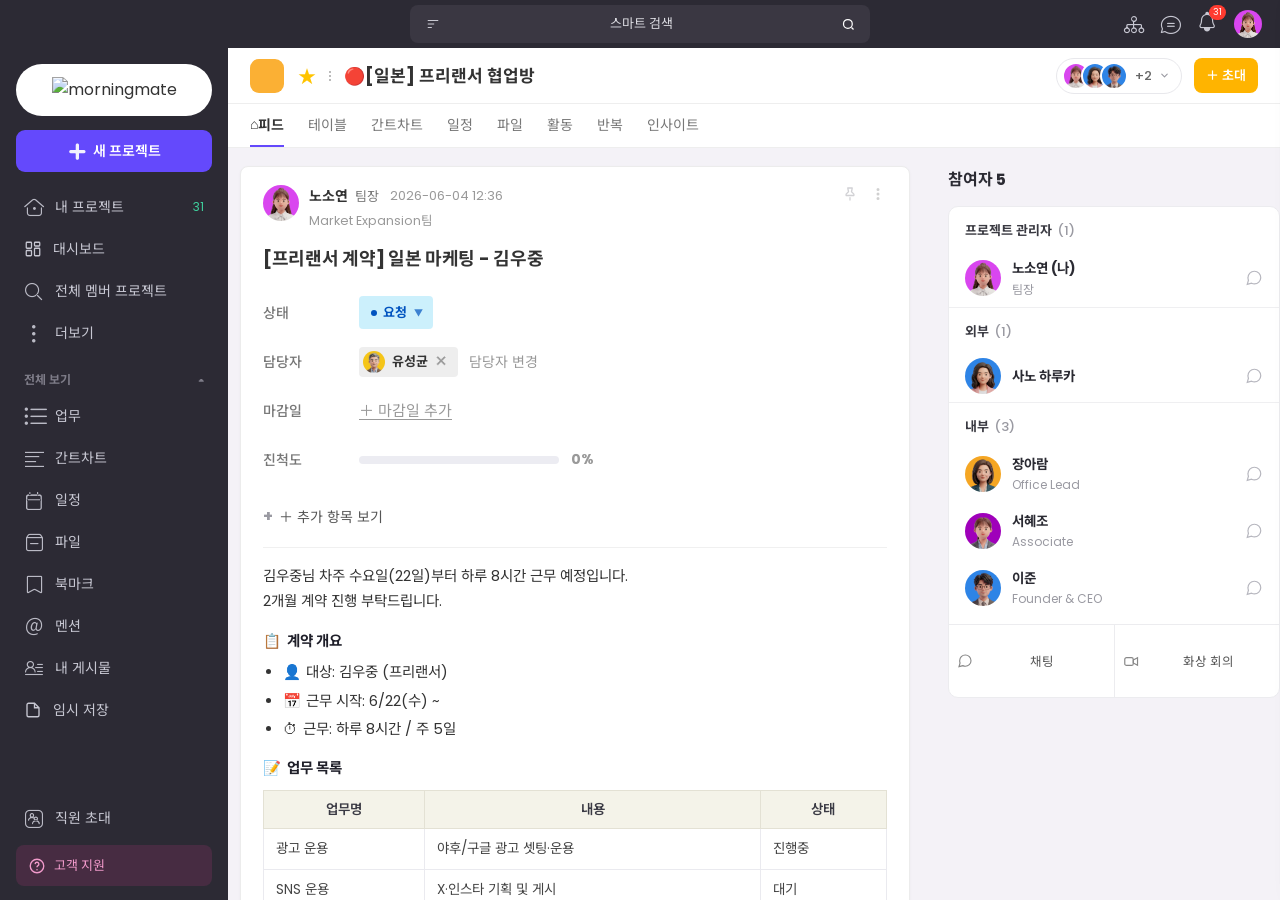
==== app.html @ 9d8f44d8 "공개 랜딩(index.html) + 개발설정 제거" ====
<!DOCTYPE html>
<html lang="ko">
<head>
<meta charset="UTF-8">
<meta http-equiv="Cache-Control" content="no-cache, no-store, must-revalidate">
<meta http-equiv="Pragma" content="no-cache">
<meta http-equiv="Expires" content="0">
<meta name="viewport" content="width=device-width, initial-scale=1, viewport-fit=cover">
<title>morningmate — 통합 데모</title>
<link href="https://fonts.googleapis.com/css2?family=Poppins:wght@400;500;600;700&family=Noto+Sans+KR:wght@400;500;700;900&family=Noto+Sans+JP:wght@400;500;700&display=swap" rel="stylesheet">
<link rel="stylesheet" href="morningmate-icons.css">
<style>
  :root{--mm:#6449FC;--line:#EEE;--tx:#333;--tx2:#777;--tx3:#999;--sun:#F5524A;--sat:#4A90E2;}
  *{box-sizing:border-box;}
  html,body{margin:0;height:100%;font-family:'Poppins','Noto Sans KR','Noto Sans JP',sans-serif;color:var(--tx);background:#fff;-webkit-font-smoothing:antialiased;}
  #m-lang{position:fixed;bottom:16px;right:16px;z-index:100000;display:flex;gap:2px;background:rgba(20,20,26,.72);border-radius:20px;padding:4px;backdrop-filter:blur(4px);box-shadow:0 3px 12px rgba(0,0,0,.28);}
  #m-lang .lg{font-size:11px;font-weight:700;color:#cfcfd6;padding:4px 9px;border-radius:16px;cursor:pointer;letter-spacing:.3px;}
  #m-lang .lg.on{background:#fff;color:#222;}
  .app{display:flex;flex-direction:column;height:100vh;overflow:hidden;}
  .body{flex:1;min-height:0;display:flex;overflow:hidden;}
  .side-logo{display:flex;align-items:center;justify-content:center;background:#fff;border-radius:26px;height:52px;margin:4px 12px 12px;}
  .side-logo img.lg{height:26px;width:auto;display:block;}
  /* ===== main nav sidebar (.sb) ===== */
  .sb{width:228px;flex-shrink:0;background:#2C2A34;display:flex;flex-direction:column;padding:14px 12px;overflow:auto;}
  .sb-logo{display:flex;align-items:center;justify-content:center;background:#fff;border-radius:26px;height:52px;margin:2px 4px 14px;}
  .sb-new{display:flex;align-items:center;justify-content:center;gap:7px;background:var(--mm);color:#fff;font-weight:600;font-size:14px;border-radius:9px;height:42px;margin:0 4px 14px;}
  .sb-item{display:flex;align-items:center;gap:11px;padding:10px 12px;border-radius:8px;font-size:14px;color:#C7C7D2;cursor:pointer;}
  .sb-item:hover{background:rgba(255,255,255,.06);}
  .sb-item.on{background:rgba(63,208,158,.14);color:#3FD09E;font-weight:600;position:relative;}
  .sb-item.on::before{content:"";position:absolute;left:-12px;top:7px;bottom:7px;width:4px;border-radius:0 3px 3px 0;background:#3FD09E;}
  .sb-item .badge{margin-left:auto;font-size:12px;color:#3FD09E;}
  .sb-sec{font-size:12px;color:#7E7C88;font-weight:700;padding:16px 12px 6px;display:flex;align-items:center;justify-content:space-between;}
  .sb-proj{display:flex;align-items:center;gap:9px;padding:8px 12px;font-size:13px;color:#B6B6C2;cursor:pointer;white-space:nowrap;overflow:hidden;}
  .sb-proj .sq{width:14px;height:14px;border-radius:4px;flex-shrink:0;} .sb-proj .em{font-size:11px;} .sb-proj .nm{overflow:hidden;text-overflow:ellipsis;}
  .sb-foot{margin-top:auto;padding-top:10px;}
  .sb-foot .cs{display:flex;align-items:center;gap:8px;margin:6px 4px 0;padding:10px 12px;background:rgba(194,56,126,.18);border-radius:8px;font-size:13px;color:#F19ACB;}
  .ic{width:18px;height:18px;flex-shrink:0;} .sb-new .ic{width:17px;height:17px;} .top .ic{width:19px;height:19px;}
  .sb [class^="ico-"]{font-size:19px;line-height:1;flex-shrink:0;width:20px;text-align:center;opacity:.92;}
  .sb-new [class^="ico-"]{font-size:18px;width:18px;}
  .sb-logo img.lg{height:26px;width:auto;display:block;} .side .logo img.lg{height:24px;width:auto;display:block;}
  /* ===== filter sidebar (.side) for calendar/files ===== */
  .side{width:228px;flex-shrink:0;border-right:1px solid #E0E0E0;display:flex;flex-direction:column;overflow:hidden;position:relative;background:#EDEDED;padding-top:10px;}
  .side .logo{display:flex;align-items:center;justify-content:center;gap:8px;height:54px;background:#fff;font-weight:800;font-size:17px;color:#5B2A86;border-bottom:1px solid #E6E6E6;flex-shrink:0;}
  .side .logo .mk{width:24px;height:24px;border-radius:50%;background:conic-gradient(from 210deg,#7A1FA2,#C0257A,#FF6A00,#FFB400,#7A1FA2);transform:rotate(12deg);}
  .collapse{position:absolute;top:12px;right:-14px;width:28px;height:28px;border-radius:50%;background:var(--mm);color:#fff;display:flex;align-items:center;justify-content:center;font-size:13px;box-shadow:0 2px 6px rgba(0,0,0,.2);z-index:5;}
  .fbody{padding:10px 16px;}
  .fsec{padding:8px 0;} .fsec.task{border-bottom:1px solid #DFDFDF;padding-bottom:14px;}
  .fsec .h{display:flex;align-items:center;justify-content:space-between;font-size:14px;font-weight:700;color:#333;padding:8px 2px;}
  .fopt{display:flex;align-items:center;gap:11px;padding:8px 2px;font-size:13.5px;color:#3a3a46;cursor:pointer;}
  .radio{width:18px;height:18px;border-radius:50%;border:1.5px solid #C5C5CE;background:#fff;flex-shrink:0;display:inline-flex;align-items:center;justify-content:center;}
  .fopt.on .radio{border-color:var(--mm);} .fopt.on .radio:after{content:"";width:9px;height:9px;border-radius:50%;background:var(--mm);} .fopt.on{color:var(--mm);}
  .ft-dd{display:flex;align-items:center;gap:8px;background:#fff;border:1px solid #DADADA;border-radius:8px;padding:9px 12px;font-size:13px;color:#333;margin:0 2px;}
  .ft-dd .ico{width:18px;height:18px;border-radius:4px;background:var(--mm);} .ft-dd .sp{margin-left:auto;color:#bbb;}
  .fsec-h{font-size:14px;font-weight:700;color:#333;padding:6px 2px 10px;}
  .proj-h{font-size:14px;font-weight:700;color:#333;padding:14px 18px 6px;}
  #files-projects{flex:1;overflow:auto;padding:0 10px 16px;}
  .f-proj{display:flex;align-items:center;gap:8px;padding:7px 8px;border-radius:7px;font-size:13px;color:#444;cursor:pointer;white-space:nowrap;overflow:hidden;}
  .f-proj:hover{background:#E5E5E5;} .f-proj.on{background:#E3E0FF;}
  .f-proj .sq{width:14px;height:14px;border-radius:4px;flex-shrink:0;} .f-proj .em{font-size:12px;flex-shrink:0;} .f-proj .nm{overflow:hidden;text-overflow:ellipsis;}
  /* ===== shell ===== */
  .main{flex:1;display:flex;flex-direction:column;min-width:0;}
  .top{height:48px;flex-shrink:0;display:flex;align-items:center;gap:14px;padding:0 18px;background:#2C2A34;position:relative;}
  .top .demo{font-size:12px;color:#E8E8EE;border:1px solid #4A4853;border-radius:14px;padding:5px 12px;}
  .search{position:absolute;left:50%;transform:translateX(-50%);width:460px;display:flex;align-items:center;gap:10px;background:#3A3742;border-radius:8px;padding:8px 14px;}
  .search .lz{display:flex;color:#9b9aa4;} .search .txt{flex:1;text-align:center;color:#dcdce2;font-size:13px;} .search .mg{display:flex;color:#dcdce2;}
  .top .right{display:flex;align-items:center;gap:16px;margin-left:auto;color:#C7C7D2;}
  .top .mm-ic{font-size:21px;line-height:1;cursor:pointer;color:#C7C7D2;}
  .top .notice{font-size:12px;color:#E0533D;display:flex;align-items:center;gap:5px;font-weight:600;}
  .badge-n{position:relative;}.badge-n .n{position:absolute;top:-6px;right:-8px;background:#FF3B30;color:#fff;font-size:9px;border-radius:9px;padding:1px 4px;}
  .ava{width:28px;height:28px;border-radius:50%;background:linear-gradient(135deg,#9DC8FF,#C5A3FF);}
  .sub{height:56px;flex-shrink:0;display:flex;align-items:center;gap:10px;padding:0 22px;border-bottom:1px solid var(--line);}
  .sub .pchip{width:34px;height:34px;border-radius:9px;background:#FBB034;flex-shrink:0;margin-right:4px;}
  .sub .star{color:#FFC400;font-size:18px;}.sub .dots{color:#bbb;}.sub .red{color:#FF3B30;}
  .sub h1{font-size:17px;font-weight:700;margin:0;} .sub .ext{font-size:11px;color:#6449FC;border:1px solid #D9D2FF;border-radius:4px;padding:2px 7px;margin-left:4px;}
  .sub .right{margin-left:auto;display:flex;align-items:center;gap:12px;}
  .sub .ppl{display:flex;align-items:center;gap:7px;border:1px solid #E8E8EC;border-radius:22px;padding:3px 11px 3px 5px;}
  .sub .ppl .avas{display:flex;} .sub .ppl .ava{width:28px;height:28px;border:2px solid #fff;margin-left:-9px;border-radius:50%;} .sub .ppl .avas .ava:first-child{margin-left:0;}
  .sub .ppl .more{font-size:13px;color:#666;font-weight:500;} .sub .ppl .dd{display:inline-flex;align-items:center;color:#9a9aa2;}
  .sub .chipbtn{font-size:13px;color:#555;border:1px solid #E2E2E8;border-radius:8px;padding:7px 12px;} .sub .invite{background:#FFB400;color:#fff;font-weight:600;border:none;}
  .tabs{height:44px;flex-shrink:0;display:flex;align-items:center;gap:24px;padding:0 22px;border-bottom:1px solid var(--line);}
  .tab{font-size:14px;color:var(--tx2);height:100%;display:flex;align-items:center;border-bottom:2px solid transparent;cursor:pointer;}
  .tab.on{color:var(--tx);font-weight:700;border-bottom-color:var(--mm);}
  .content{flex:1;min-height:0;display:flex;flex-direction:column;}
  .vsec{display:none;flex:1;min-height:0;} .vsec.on{display:flex;flex-direction:column;}
  .ph-big{flex:1;display:flex;align-items:center;justify-content:center;color:#bbb;font-size:15px;}
  /* feed + participants */
  .feedrow{flex:1;min-height:0;display:flex;justify-content:center;gap:26px;overflow:hidden;background:#F4F2F7;}
  .feedcol{flex:0 1 700px;overflow-y:auto;scrollbar-width:none;} .feedcol::-webkit-scrollbar{display:none;} .feedcol .feed-content{max-width:700px;margin:0 auto;padding:18px 12px;}
  .parts{flex:0 0 332px;background:transparent;overflow-y:auto;scrollbar-width:none;padding:18px 0;} .parts::-webkit-scrollbar{display:none;}
  .parts-h{font-size:16px;font-weight:700;color:#2b2b33;margin-bottom:14px;} .parts-h b{color:#2b2b33;}
  .parts-card{border:1px solid #ECECEF;border-radius:10px;overflow:hidden;background:#fff;}
  .parts-sec{font-size:13px;font-weight:700;color:#3a3a42;padding:13px 16px 8px;} .parts-sec .cnt{color:#9a9aa2;font-weight:500;margin-left:2px;}
  .parts-sec:not(:first-child){border-top:1px solid #EFEFF1;}
  .part{display:flex;align-items:center;gap:11px;padding:8px 16px;}
  .part .pa{width:36px;height:36px;border-radius:50%;flex-shrink:0;background-size:cover;position:relative;} .part .pi{flex:1;min-width:0;}
  .pa-skel{position:absolute;inset:0;border-radius:50%;overflow:hidden;background:linear-gradient(110deg,rgba(255,255,255,0) 28%,rgba(255,255,255,.65) 50%,rgba(255,255,255,0) 72%);background-size:220% 100%;animation:pa-shim .9s linear 2;pointer-events:none;}
  @keyframes pa-shim{from{background-position:200% 0;}to{background-position:-120% 0;}}
  .part .pn{font-size:13.5px;font-weight:700;color:#2b2b33;overflow:hidden;text-overflow:ellipsis;white-space:nowrap;}
  .part .pc{font-size:12px;color:#9a9aa2;margin-top:1px;overflow:hidden;text-overflow:ellipsis;white-space:nowrap;}
  .part .chat{display:flex;align-items:center;color:#b7b7bf;cursor:pointer;flex-shrink:0;}
  .parts-foot{display:flex;border-top:1px solid #ECECEF;margin-top:8px;} .parts-foot span{flex:1;display:flex;align-items:center;justify-content:center;gap:6px;padding:13px 8px;font-size:12.5px;color:#555;border-right:1px solid #ECECEF;cursor:pointer;white-space:nowrap;} .parts-foot span:last-child{border-right:none;} .parts-foot span svg{color:#888;flex-shrink:0;}
  /* gantt */
  .gantt{flex:1;min-height:0;display:flex;flex-direction:column;overflow:hidden;}
  .g-toolbar{display:flex;align-items:center;padding:12px 20px;border-bottom:1px solid #EEE;gap:10px;font-size:13px;flex-shrink:0;}
  .g-tb-l{display:flex;gap:10px;align-items:center;} .g-tb-r{margin-left:auto;display:flex;gap:10px;align-items:center;}
  .g-dd,.g-dd2,.g-tnow{border:1px solid #E2E2E8;border-radius:6px;padding:7px 12px;color:#333;display:inline-flex;align-items:center;gap:6px;}
  .g-tnow{color:#6449FC;border-color:#D9D2FF;background:#F3F0FF;}
  .g-tbtn{display:flex;align-items:center;gap:6px;color:#555;padding:7px 10px;border-radius:6px;} .g-tbtn.act{background:#EFECFF;color:#6449FC;} .g-tbtn .gx{color:#6449FC;}
  .g-hide{color:#888;display:inline-flex;align-items:center;gap:6px;} .g-hide input{accent-color:#6449FC;}
  .g-add{background:#6449FC;color:#fff;font-weight:600;border-radius:6px;padding:8px 14px;display:inline-flex;align-items:center;gap:6px;} .g-gear{color:#888;display:inline-flex;align-items:center;}
  .g-wrap{flex:1;min-height:0;overflow:auto;display:flex;}
  .g-left{position:sticky;left:0;z-index:3;background:#fff;border-right:1.5px solid #9A9AA3;flex-shrink:0;}
  .g-lhead,.g-row{display:grid;grid-template-columns:210px 116px 150px;align-items:center;}
  .g-lhead{height:48px;background:#FAFAFB;border-bottom:1px solid #EEE;color:#888;font-size:12.5px;position:sticky;top:0;z-index:4;}
  .g-lhead>div,.g-row>div{padding:0 10px;overflow:hidden;text-overflow:ellipsis;white-space:nowrap;}
  .g-lhead>div:not(.g-c1),.g-row>div:not(.g-c1){text-align:center;}
  .g-lhead .g-c1{text-align:center;}
  .g-row{height:42px;border-bottom:1px solid #F2F2F4;font-size:14px;} .g-row .g-c1{display:flex;align-items:center;gap:8px;padding-left:16px;}
  .g-row.done .nm,.g-row.done .g-c4,.g-row.done .g-c5,.g-row.done .g-c8{color:#bcbcc2;} .g-c4,.g-c5{color:#888;font-size:13px;} .g-c8{color:#555;font-size:13px;}
  .g-row .g-assignee{display:flex;align-items:center;justify-content:center;gap:6px;color:#555;font-size:12.5px;}
  .g-amini{width:20px;height:20px;border-radius:50%;background:linear-gradient(135deg,#9DC8FF,#C5A3FF);flex-shrink:0;} .g-anm{overflow:hidden;text-overflow:ellipsis;white-space:nowrap;} .g-amore{color:#999;font-size:12px;flex-shrink:0;}
  .g-prog{display:flex;align-items:center;justify-content:center;gap:6px;} .g-trk{width:44px;height:6px;background:#EDEDED;border-radius:6px;overflow:hidden;flex-shrink:0;} .g-fil{height:100%;border-radius:6px;} .g-pct{font-size:11px;color:#999;}
  .g-c7{display:flex;align-items:center;justify-content:center;} .g-dcon{width:17px;height:17px;border-radius:50%;background:#5B6CF0;display:inline-flex;align-items:center;justify-content:center;}
  .g-tg{width:16px;height:16px;border-radius:4px;display:inline-flex;align-items:center;justify-content:center;font-size:11px;flex-shrink:0;color:#9a9aa2;} .g-tg.plus{background:#3A3A3A;color:#fff;}
  .g-dot{width:5px;height:5px;border-radius:50%;background:#D8D8DE;flex-shrink:0;margin:0 5px;} .g-row .cnt{color:#bbb;}
  .g-badge{display:inline-flex;align-items:center;justify-content:center;gap:5px;font-size:12px;border-radius:5px;padding:6px 6px;white-space:nowrap;width:96px;} .g-badge .d{width:6px;height:6px;border-radius:50%;flex-shrink:0;}
  .g-right{flex:1;} .g-rinner{position:relative;}
  .g-rhead{position:sticky;top:0;z-index:2;background:#fff;}
  .g-months{display:flex;height:24px;border-bottom:1px solid #F0F0F0;} .g-month{font-size:12px;font-weight:600;color:#666;line-height:24px;padding-left:8px;border-right:1px solid #F0F0F0;box-sizing:border-box;}
  .g-days{display:flex;height:24px;border-bottom:1px solid #EEE;} .g-day{flex-shrink:0;text-align:center;font-size:11px;color:#aaa;line-height:24px;border-right:1px solid #F6F6F6;box-sizing:border-box;} .g-day.weekend{background:#F4F2FE;color:#9385E6;} .g-day.today{background:#6449FC;color:#fff;border-radius:5px;font-weight:700;}
  .g-rrows{position:relative;} .g-track{height:42px;border-bottom:1px solid #F7F7F9;position:relative;z-index:1;}
  .g-weekend{position:absolute;top:0;bottom:0;background:#EFEDFB;z-index:0;}
  .g-bar{position:absolute;top:11px;height:20px;border-radius:5px;z-index:2;}
  .g-mile{position:absolute;top:13px;width:0;height:0;border-top:8px solid transparent;border-bottom:8px solid transparent;border-right:12px solid #888;z-index:2;}
  .g-todayline{position:absolute;top:0;bottom:0;width:2px;background:#6449FC;opacity:.6;z-index:3;}
  /* table host */
  #mmt-table{flex:1;overflow:auto;}
  /* ===== calendar content ===== */
  .calwrap{flex:1;overflow:auto;display:flex;flex-direction:column;}
  .cal-tb1{display:flex;align-items:center;gap:12px;padding:14px 22px 6px;}
  .cal-tb1 .evsearch{flex:1;max-width:360px;display:flex;align-items:center;gap:8px;border:1px solid #E2E2E8;border-radius:8px;padding:9px 14px;color:#aaa;font-size:13px;}
  .cal-add{margin-left:auto;background:var(--mm);color:#fff;font-weight:600;font-size:13px;border-radius:8px;padding:9px 16px;}
  .cal-tb2{display:flex;align-items:center;gap:12px;padding:6px 22px 12px;}
  .cal-nav{display:flex;align-items:center;gap:14px;} .cal-nav .arrow{width:26px;height:26px;border:1px solid #E2E2E8;border-radius:6px;display:flex;align-items:center;justify-content:center;color:#888;} .cal-nav #cal-month{font-size:19px;font-weight:700;}
  .cal-tb2 .right{margin-left:auto;display:flex;align-items:center;gap:10px;}
  .cal-mode{border:1px solid #E2E2E8;border-radius:8px;padding:8px 14px;font-size:13px;color:#555;display:flex;align-items:center;gap:18px;}
  .cal-today{border:1px solid #E2E2E8;border-radius:8px;padding:8px 14px;font-size:13px;color:#555;display:flex;align-items:center;gap:6px;} .cal-today .d{width:7px;height:7px;border-radius:50%;background:#FF6651;}
  .cal-weekhead{display:grid;grid-template-columns:repeat(7,1fr);gap:8px;padding:8px 20px 10px;}
  .cal-weekhead>div{font-size:14px;color:#888;padding-left:6px;} .cal-weekhead .sun{color:var(--sun);} .cal-weekhead .sat{color:var(--sat);}
  #cal-grid{display:grid;grid-template-columns:repeat(7,1fr);gap:8px;grid-auto-rows:minmax(206px,auto);padding:0 20px 20px;}
  .cal-cell{border:1px solid #EAEAEA;border-radius:10px;padding:12px 14px;overflow:hidden;background:#fff;}
  .cal-cell.sun{background:#FDF3F3;border-color:#F3E4E4;} .cal-cell.sat{background:#F3F7FD;border-color:#E3EAF3;} .cal-cell.today{border:2px solid var(--mm);background:#F8F6FF;}
  .cal-date{font-size:14px;color:#777;margin-bottom:10px;} .cal-cell.sun .cal-date{color:var(--sun);} .cal-cell.sat .cal-date{color:var(--sat);} .cal-cell.out .cal-date{color:#CFCFD4;}
  .cal-pill{font-size:12.5px;color:#fff;border-radius:8px;padding:6px 12px;margin-bottom:6px;overflow:hidden;text-overflow:ellipsis;white-space:nowrap;line-height:1.25;}
  .cal-pill.event{background:#FBA81C;} .cal-pill.event b{font-weight:700;} .cal-pill.holiday{background:#8E1B1B;font-weight:600;}
  /* ===== files content ===== */
  .fwrap{flex:1;overflow:auto;display:flex;flex-direction:column;}
  .f-tb{display:flex;align-items:center;gap:12px;padding:14px 22px 4px;}
  .f-search{flex:1;max-width:360px;display:flex;align-items:center;gap:8px;border:1px solid #E2E2E8;border-radius:8px;padding:9px 14px;color:#aaa;font-size:13px;} .f-search .flt{margin-left:auto;color:#888;border-left:1px solid #E2E2E8;padding-left:12px;}
  .f-add{margin-left:auto;background:var(--mm);color:#fff;font-weight:600;font-size:13px;border-radius:6px;padding:9px 16px;}
  .f-vtoggle{display:flex;gap:4px;} .f-vtoggle .v{width:32px;height:32px;border:1px solid #E2E2E8;border-radius:6px;display:flex;align-items:center;justify-content:center;color:#888;} .f-vtoggle .v.on{background:#EFECFF;color:var(--mm);border-color:#D9D2FF;}
  .f-sort{display:flex;justify-content:center;gap:26px;padding:14px 0 18px;} .f-sort span{font-size:13px;color:#999;display:flex;align-items:center;gap:5px;} .f-sort span.on{color:var(--mm);font-weight:600;}
  #files-grid{display:grid;grid-template-columns:repeat(auto-fill,minmax(196px,1fr));gap:18px;padding:0 22px 30px;}
  .f-card{cursor:pointer;} .f-thumb{position:relative;aspect-ratio:1/1;background:#FAFAFA;border:1px solid #DDD;border-radius:10px;display:flex;align-items:center;justify-content:center;overflow:hidden;} .f-card.sel .f-thumb{border:2px solid var(--mm);background:#F4F1FF;}
  .f-check{position:absolute;top:10px;left:10px;background:#fff;border-radius:50%;display:flex;} .f-dots{position:absolute;top:8px;right:10px;color:#bbb;font-size:16px;}
  .f-vicon{width:54px;height:54px;border-radius:13px;background:#21C6C6;display:flex;align-items:center;justify-content:center;} .f-imgph{width:100%;height:100%;display:flex;align-items:center;justify-content:center;}
  .f-name{font-size:13px;color:#333;text-align:center;margin-top:10px;overflow:hidden;text-overflow:ellipsis;white-space:nowrap;}
  /* ===== activity content ===== */
  .actwrap{flex:1;overflow:auto;padding:0 0 30px;}
  .act-tb{display:flex;align-items:center;gap:12px;padding:14px 22px 6px;} .act-search{flex:1;max-width:360px;display:flex;align-items:center;gap:8px;border:1px solid #E2E2E8;border-radius:8px;padding:9px 14px;color:#aaa;font-size:13px;} .act-search .flt{margin-left:auto;color:#888;border-left:1px solid #E2E2E8;padding-left:12px;}
  #act-list{padding:6px 22px;} .act-item{display:flex;gap:13px;padding:18px 2px;border-bottom:1px solid #F1F1F1;} .act-ava{width:36px;height:36px;border-radius:50%;flex-shrink:0;} .act-body{flex:1;min-width:0;}
  .act-title{font-size:14px;color:#888;} .act-title b{color:#333;font-weight:700;} .act-line{font-size:13.5px;color:#555;margin-top:7px;word-break:break-all;} .act-line .lab{color:#999;} .act-line .lnk{color:#6449FC;} .act-time{font-size:12px;color:#aaa;margin-top:9px;}
  /* ===== insights content ===== */
  .inswrap{flex:1;overflow:auto;background:#F7F8FA;}
  .iw-inner{max-width:1180px;margin:0 auto;padding:0 22px 48px;}
  .iw-top{display:flex;justify-content:flex-end;padding:16px 22px 0;} .iw-create{background:#2C2A34;color:#fff;font-size:13px;font-weight:600;border-radius:8px;padding:9px 16px;display:inline-flex;align-items:center;gap:6px;cursor:pointer;}
  .iw-chips{display:flex;gap:8px;flex-wrap:wrap;margin-bottom:20px;}
  .iw-chips .ch{background:#F2F2F5;border-radius:16px;padding:6px 14px;font-size:13px;color:#666;display:inline-flex;align-items:center;gap:8px;}
  .iw-chips .ch.act{background:#ECEAFB;color:#6A5BE8;}
  .iw-chips .ch.dur b{font-weight:600;color:#555;} .iw-chips .ch.dur i{font-style:normal;color:#333;border-left:1px solid #D9D9DF;padding-left:8px;}
  .top-row .tinfo{display:flex;flex-direction:column;line-height:1.3;} .top-row .trole{font-size:12px;color:#999;}
  .avg-cards{display:flex;gap:16px;}
  .avg-card{flex:1;border-radius:12px;padding:20px 22px;color:#fff;min-height:210px;display:flex;flex-direction:column;}
  .avg-card.blue{background:#00B5F1;} .avg-card.purple{background:#5B4BE0;}
  .avg-t{font-size:17px;font-weight:700;line-height:1.35;} .avg-ic{margin-top:16px;} .avg-n{margin-top:auto;text-align:right;font-size:34px;font-weight:800;}
  .abwrap{display:flex;gap:12px;}
  .ab-yax{display:flex;flex-direction:column;justify-content:space-between;height:180px;width:24px;text-align:right;font-size:11px;color:#bbb;}
  .ab-main{flex:1;min-width:0;}
  .ab-plot{height:180px;display:flex;align-items:flex-end;border-bottom:1px solid #E8E8E8;}
  .ab-col{flex:1;display:flex;justify-content:center;align-items:flex-end;}
  .ab-stack{display:flex;flex-direction:column-reverse;width:62px;}
  .ab-seg{width:100%;} .ab-stack .ab-seg:last-child{border-radius:4px 4px 0 0;}
  .ab-xrow{display:flex;margin-top:8px;} .ab-xrow>div{flex:1;text-align:center;font-size:12px;color:#888;overflow:hidden;text-overflow:ellipsis;white-space:nowrap;padding:0 4px;}
  .lcwrap{display:flex;gap:10px;}
  .lc-yax{display:flex;flex-direction:column;justify-content:space-between;height:210px;width:20px;text-align:right;font-size:11px;color:#bbb;padding:20px 0 4px;}
  .lc-main{flex:1;min-width:0;}
  .lc-svg{width:100%;height:210px;display:block;}
  .lc-xrow{display:flex;margin-top:4px;} .lc-xrow>div{flex:1;text-align:center;font-size:12px;color:#888;}
  #insights-content{padding:10px 22px 40px;}
  .iw{background:#fff;border:1px solid #ECECEC;border-radius:12px;padding:18px 20px;margin-bottom:16px;box-shadow:0 1px 3px rgba(0,0,0,.03);}
  .iw-h{display:flex;align-items:center;justify-content:space-between;font-size:16px;font-weight:700;color:#333;margin-bottom:16px;} .iw-h .dots{color:#bbb;cursor:pointer;}
  .iw-row{display:grid;grid-template-columns:1fr 1fr;gap:16px;} .iw-row .iw{margin-bottom:16px;}
  .chart{display:flex;gap:10px;height:300px;} .yax{display:flex;flex-direction:column;justify-content:space-between;font-size:11px;color:#bbb;width:24px;text-align:right;padding:4px 0 22px;} .plot{flex:1;position:relative;}
  .grid{position:absolute;left:0;right:0;top:0;bottom:22px;display:flex;flex-direction:column;justify-content:space-between;z-index:0;pointer-events:none;} .gl{height:1px;background:#EFEFEF;}
  .baseline{position:absolute;left:0;right:0;top:calc(50% - 11px);height:1px;background:#D8D8DE;z-index:1;} .bars{position:relative;z-index:1;display:flex;align-items:stretch;height:100%;gap:5px;} .bg{flex:1;display:flex;flex-direction:column;}
  .bt{height:calc(50% - 11px);display:flex;align-items:flex-end;justify-content:center;} .bb{flex:1;display:flex;align-items:flex-start;justify-content:center;} .bg .b{width:60%;max-width:30px;display:block;}
  .bg .b.up{background:#5AC8F0;border-radius:3px 3px 0 0;} .bg .b.dn{background:#3D2FD6;border-radius:0 0 3px 3px;} .bg .bx{text-align:center;font-size:10px;color:#aaa;height:22px;line-height:22px;}
  .iw-tabs{display:flex;gap:16px;font-size:13px;color:#999;margin-bottom:14px;} .iw-tabs .on{color:#333;font-weight:600;}
  .st-row{display:flex;align-items:center;gap:11px;padding:11px 0;border-bottom:1px solid #F4F4F4;font-size:14px;} .st-row .hex{width:13px;height:13px;flex-shrink:0;clip-path:polygon(50% 0,100% 25%,100% 75%,50% 100%,0 75%,0 25%);} .st-row .lab{font-size:13px;font-weight:600;border-radius:6px;padding:3px 11px;} .st-row .cnt{margin-left:auto;color:#999;font-size:13px;} .st-row .pct{width:46px;text-align:right;font-weight:700;color:#333;}
  .top-grid{display:flex;gap:20px;} .top-feat{width:150px;flex-shrink:0;text-align:center;border-right:1px solid #F0F0F0;padding-right:16px;} .top-feat .medal{font-size:26px;} .top-feat .favatar{width:84px;height:84px;border-radius:50%;margin:6px auto 10px;} .top-feat .fname{font-weight:700;color:#333;font-size:15px;} .top-feat .frole{font-size:12px;color:#999;margin-top:2px;}
  .top-list{flex:1;display:flex;flex-direction:column;gap:14px;justify-content:center;} .top-row{display:flex;align-items:center;gap:12px;} .top-row .rnk{width:22px;height:22px;border-radius:50%;color:#fff;font-size:12px;font-weight:700;display:flex;align-items:center;justify-content:center;flex-shrink:0;} .top-row .tava{width:30px;height:30px;border-radius:50%;} .top-row .tname{font-size:14px;color:#444;font-weight:500;} .top-row .empty{font-size:13px;color:#bbb;}
  .ph{height:120px;display:flex;align-items:center;justify-content:center;color:#ccc;font-size:13px;}
  /* ===== 햄버거(기본 숨김) ===== */
  .mham{display:none;align-items:center;justify-content:center;cursor:pointer;margin-right:4px;flex-shrink:0;}
  #mob-ov{display:none;position:fixed;inset:0;background:rgba(0,0,0,.4);z-index:1150;}
  /* ===== 모바일 (<=820px) ===== */
  @media (max-width:820px){
    .mham{display:flex;}
    .top{gap:10px;padding:0 12px;}
    .search{position:static;transform:none;flex:1;width:auto;max-width:none;margin:0;}
    .search .txt{text-align:left;}
    .top .right{gap:13px;}
    /* 사이드바 → 슬라이드 드로어 */
    .body{position:relative;}
    .sb,.side{position:fixed;top:48px;left:0;bottom:0;z-index:1200;transform:translateX(-100%);transition:transform .25s ease;box-shadow:4px 0 24px rgba(0,0,0,.18);}
    .sb.mopen,.side.mopen{transform:translateX(0);}
    #mob-ov.on{display:block;}
    .main{width:100%;}
    /* 프로젝트 헤더 */
    .sub{height:auto;min-height:52px;flex-wrap:wrap;gap:8px;padding:9px 14px;}
    .sub h1{font-size:15px;}
    .sub .pchip{width:28px;height:28px;}
    .sub .right{gap:8px;}
    .sub .ppl{display:none;}
    .sub .chipbtn{padding:6px 10px;font-size:12px;}
    /* 탭 가로 스크롤 */
    .tabs{gap:18px;padding:0 14px;overflow-x:auto;-webkit-overflow-scrolling:touch;}
    .tabs::-webkit-scrollbar{display:none;}
    .tab{flex-shrink:0;}
    /* 피드: 참여자 패널 숨기고 풀폭 */
    .feedrow{flex-direction:column;gap:0;}
    .feedcol{flex:1 1 auto;}
    .feedcol .feed-content{max-width:none;padding:14px 10px;}
    .parts{display:none;}
    /* 인사이트 2단 → 1단 */
    .iw-inner{padding:0 12px 40px;}
    .iw-row{grid-template-columns:1fr;}
    .avg-cards{flex-direction:column;}
    /* 좌측 사이드바 폭 살짝 축소 */
    .sb{width:264px;} .side{width:264px;}
  }
</style>
</head>
<body>
  <div class="app">
    <div class="top">
      <div class="mham" id="mham"><svg width="22" height="22" viewBox="0 0 24 24" fill="none" stroke="#C7C7D2" stroke-width="2" stroke-linecap="round"><path d="M4 7h16M4 12h16M4 17h16"/></svg></div>
      <div class="search"><span class="lz"><svg width="18" height="14" viewBox="0 0 24 24" fill="none" stroke="#c9c9d2" stroke-width="2"><path d="M3 6h18M3 12h11M3 18h7"/></svg></span><span class="txt" data-i18n="pc.smartSearch">Smart Search</span><span class="mg"><svg width="15" height="15" viewBox="0 0 24 24" fill="none" stroke="#fff" stroke-width="2"><circle cx="11" cy="11" r="7"/><path d="m20 20-3.2-3.2"/></svg></span></div>
      <div class="right"><span class="mm-ic org"></span><span class="badge-n"><span class="mm-ic bell"></span><span class="n">31</span></span><span class="ava" style="background:#9DC8FF url(assets/profile/woman1.png) center/cover"></span></div>
    </div>
    <div class="body">
    <!-- main nav sidebar -->
    <aside class="sb" id="sb-main">
      <div class="sb-logo"><img class="lg" src="https://24076689.fs1.hubspotusercontent-na1.net/hubfs/24076689/%5BMorningmate%5D/%F0%9F%92%9C%20MKT/Group%208301.png" alt="morningmate"></div>
      <div class="sb-new"><span class="ico-plus"></span> <span data-i18n="pc.newProject">New Project</span></div>
      <div class="sb-item" style="cursor:pointer" onclick="location.href='projects_view.html'"><span class="ico-home"></span><span data-i18n="pc.myProjects">My Projects</span><span class="badge">31</span></div>
      <div class="sb-item"><svg class="ic" viewBox="0 0 24 24" fill="none" stroke="currentColor" stroke-width="1.7"><rect x="3" y="3" width="7" height="8" rx="1"/><rect x="14" y="3" width="7" height="5" rx="1"/><rect x="14" y="11" width="7" height="10" rx="1"/><rect x="3" y="14" width="7" height="7" rx="1"/></svg><span data-i18n="pc.dashboard">Dashboard</span></div>
      <div class="sb-item"><span class="ico-search"></span><span data-i18n="pc.allMemberProjects">All-member projects</span></div>
      <div class="sb-item"><span class="ico-more"></span><span data-i18n="pc.more">More</span></div>
      <div class="sb-sec"><span data-i18n="pc.seeAll">See all</span> <span>▴</span></div>
      <div class="sb-item"><span class="ico-task"></span><span data-i18n="pc.tasks">Tasks</span></div>
      <div class="sb-item"><span class="ico-ganttchart"></span><span data-i18n="pc.gantt">Gantt</span></div>
      <div class="sb-item"><span class="ico-schedule"></span><span data-i18n="pc.calendar">Calendar</span></div>
      <div class="sb-item"><span class="ico-filebox"></span><span data-i18n="pc.files">Files</span></div>
      <div class="sb-item"><span class="ico-bookmark"></span><span data-i18n="pc.bookmarks">Bookmarks</span></div>
      <div class="sb-item"><span class="ico-mention"></span><span data-i18n="pc.mentions">Mentions</span></div>
      <div class="sb-item"><span class="ico-my-write"></span><span data-i18n="pc.myPosts">My Posts</span></div>
      <div class="sb-item"><svg class="ic" viewBox="0 0 24 24" fill="none" stroke="currentColor" stroke-width="1.8"><path d="M14 3H6a2 2 0 00-2 2v14a2 2 0 002 2h12a2 2 0 002-2V9z"/><path d="M14 3v6h6"/></svg><span data-i18n="pc.savedDrafts">Saved drafts</span></div>
      <div class="sb-foot"><div class="sb-item"><span class="ico-invite"></span><span data-i18n="pc.inviteEmployees">Invite Employees</span></div><div class="cs"><svg class="ic" viewBox="0 0 24 24" fill="none" stroke="currentColor" stroke-width="1.8"><circle cx="12" cy="12" r="9"/><path d="M9.5 9.5a2.5 2.5 0 113.5 2.3c-.8.5-1 .9-1 1.7"/><circle cx="12" cy="17" r="1" fill="currentColor" stroke="none"/></svg><span data-i18n="pc.customerSupport">Customer Support</span></div></div>
    </aside>
    <!-- calendar filter sidebar -->
    <aside class="side" id="sb-calendar" style="display:none">
      <div class="side-logo"><img class="lg" src="https://24076689.fs1.hubspotusercontent-na1.net/hubfs/24076689/%5BMorningmate%5D/%F0%9F%92%9C%20MKT/Group%208301.png" alt="morningmate"></div>
      <div class="fbody">
        <div class="fsec"><div class="h"><span data-i18n="pc.event">Event</span> <svg width="13" height="13" viewBox="0 0 24 24" fill="none" stroke="#9a9aa2" stroke-width="2"><path d="M6 15l6-6 6 6"/></svg></div>
          <div class="fopt on"><span class="radio"></span><span data-i18n="pc.all">All</span></div><div class="fopt"><span class="radio"></span><span data-i18n="pc.myEvents">My Events</span></div><div class="fopt"><span class="radio"></span><span data-i18n="pc.registeredSchedule">Registered schedule</span></div><div class="fopt"><span class="radio"></span><span data-i18n="pc.none">None</span></div></div>
        <div class="fsec task"><div class="h"><span data-i18n="pc.task">Task</span> <svg width="13" height="13" viewBox="0 0 24 24" fill="none" stroke="#9a9aa2" stroke-width="2"><path d="M6 15l6-6 6 6"/></svg></div>
          <div class="fopt"><span class="radio"></span><span data-i18n="pc.allTasks">All Tasks</span></div><div class="fopt"><span class="radio"></span><span data-i18n="pc.myTasks">My Tasks</span></div><div class="fopt"><span class="radio"></span><span data-i18n="pc.requestedTasks">Requested Tasks</span></div><div class="fopt on"><span class="radio"></span><span data-i18n="pc.none">None</span></div></div>
      </div>
    </aside>
    <!-- files filter sidebar -->
    <aside class="side" id="sb-files" style="display:none">
      <div class="side-logo"><img class="lg" src="https://24076689.fs1.hubspotusercontent-na1.net/hubfs/24076689/%5BMorningmate%5D/%F0%9F%92%9C%20MKT/Group%208301.png" alt="morningmate"></div>
      <div class="fbody"><div class="fsec-h" data-i18n="pc.fileType">File Type</div><div class="ft-dd"><span class="ico"></span><span data-i18n="pc.all">All</span><span class="sp">⌄</span></div></div>
      <div class="proj-h" data-i18n="pc.project">Project</div><div id="files-projects"></div>
    </aside>

    <div class="main">
      <div class="sub">
        <span class="pchip"></span><span class="star">★</span><span class="dots">⋮</span>
        <h1><span class="red">🔴</span><span id="mm-roomname">[일본] 프리랜서 협업방</span></h1>
        <div class="right"><div class="ppl"><div class="avas"><span class="ava" style="background:#F4A24C url(assets/profile/woman1.png) center/cover"></span><span class="ava" style="background:#8FB7F2 url(assets/profile/woman2.png) center/cover"></span><span class="ava" style="background:#A8E6C0 url(assets/profile/man6.png) center/cover"></span></div><span class="more">+2</span><span class="dd"><svg width="11" height="11" viewBox="0 0 24 24" fill="none" stroke="currentColor" stroke-width="2.4" stroke-linecap="round" stroke-linejoin="round"><path d="M6 9l6 6 6-6"/></svg></span></div><span class="chipbtn invite" data-i18n="pc.invite">＋ Invite</span></div>
      </div>
      <div class="tabs">
        <span class="tab" data-view="feed">⌂ <span data-i18n="pc.tab.feed">Feed</span></span><span class="tab" data-view="table" data-i18n="pc.tab.table">Table</span><span class="tab" data-view="gantt" data-i18n="pc.tab.gantt">Gantt</span>
        <span class="tab" data-view="calendar" data-i18n="pc.tab.calendar">Calendar</span><span class="tab" data-view="files" data-i18n="pc.tab.files">Files</span><span class="tab" data-view="activity" data-i18n="pc.tab.activity">Activity</span>
        <span class="tab" data-view="repeat" data-i18n="pc.tab.repeat">Repeat</span><span class="tab" data-view="insights" data-i18n="pc.tab.insights">Insights</span>
        <span id="tab-total" style="margin-left:auto;font-size:13px;color:#888;">Total 219</span>
      </div>
      <div class="content">
        <section class="vsec" data-view="feed"><div class="feedrow">
          <div class="feedcol"><div class="feed-content"></div></div>
          <aside class="parts">
            <div class="parts-h"><span data-i18n="pc.participants">Participants</span> <b>5</b></div>
            <div class="parts-card">
              <div class="parts-sec"><span data-i18n="pc.projectManager">Project manager</span> <span class="cnt">(1)</span></div>
              <div class="part"><span class="pa" style="background:#F2A65A url(assets/profile/woman1.png) center/cover"></span><div class="pi"><div class="pn">Soyun Noh (You)</div><div class="pc">Team Lead</div></div><span class="chat"><svg width="18" height="18" viewBox="0 0 24 24" fill="none" stroke="currentColor" stroke-width="1.6"><path d="M21 11.5a8.4 8.4 0 01-8.5 8.3 8.4 8.4 0 01-3.7-.85L3 20.5l1.6-5.5A8.3 8.3 0 014 11.5 8.4 8.4 0 0112.5 3 8.4 8.4 0 0121 11.5z"/></svg></span></div>
              <div class="parts-sec"><span data-i18n="pc.external">External</span> <span class="cnt">(1)</span></div>
              <div class="part"><span class="pa" style="background:#7E8694 url(assets/profile/woman2.png) center/cover"></span><div class="pi"><div class="pn">SANO HARUKA</div></div><span class="chat"><svg width="18" height="18" viewBox="0 0 24 24" fill="none" stroke="currentColor" stroke-width="1.6"><path d="M21 11.5a8.4 8.4 0 01-8.5 8.3 8.4 8.4 0 01-3.7-.85L3 20.5l1.6-5.5A8.3 8.3 0 014 11.5 8.4 8.4 0 0112.5 3 8.4 8.4 0 0121 11.5z"/></svg></span></div>
              <div class="parts-sec"><span data-i18n="pc.internal">Internal</span> <span class="cnt">(3)</span></div>
              <div class="part"><span class="pa" style="background:#5BBF9A url(assets/profile/woman3.png) center/cover"></span><div class="pi"><div class="pn">장아람</div><div class="pc">Office Lead</div></div><span class="chat"><svg width="18" height="18" viewBox="0 0 24 24" fill="none" stroke="currentColor" stroke-width="1.6"><path d="M21 11.5a8.4 8.4 0 01-8.5 8.3 8.4 8.4 0 01-3.7-.85L3 20.5l1.6-5.5A8.3 8.3 0 014 11.5 8.4 8.4 0 0112.5 3 8.4 8.4 0 0121 11.5z"/></svg></span></div>
              <div class="part"><span class="pa" style="background:#D98AA6 url(assets/profile/woman4.png) center/cover"></span><div class="pi"><div class="pn">Hyejo Seo</div><div class="pc">Associate</div></div><span class="chat"><svg width="18" height="18" viewBox="0 0 24 24" fill="none" stroke="currentColor" stroke-width="1.6"><path d="M21 11.5a8.4 8.4 0 01-8.5 8.3 8.4 8.4 0 01-3.7-.85L3 20.5l1.6-5.5A8.3 8.3 0 014 11.5 8.4 8.4 0 0112.5 3 8.4 8.4 0 0121 11.5z"/></svg></span></div>
              <div class="part"><span class="pa" style="background:#5B6CF0 url(assets/profile/man6.png) center/cover"></span><div class="pi"><div class="pn">June Lee</div><div class="pc">Founder &amp; CEO</div></div><span class="chat"><svg width="18" height="18" viewBox="0 0 24 24" fill="none" stroke="currentColor" stroke-width="1.6"><path d="M21 11.5a8.4 8.4 0 01-8.5 8.3 8.4 8.4 0 01-3.7-.85L3 20.5l1.6-5.5A8.3 8.3 0 014 11.5 8.4 8.4 0 0112.5 3 8.4 8.4 0 0121 11.5z"/></svg></span></div>
              <div class="parts-foot"><span class="pf-chat" data-mmp-chat="1"><svg width="16" height="16" viewBox="0 0 24 24" fill="none" stroke="currentColor" stroke-width="1.7"><path d="M21 11.5a8.4 8.4 0 01-8.5 8.3 8.4 8.4 0 01-3.7-.85L3 20.5l1.6-5.5A8.3 8.3 0 014 11.5 8.4 8.4 0 0112.5 3 8.4 8.4 0 0121 11.5z"/></svg><span data-i18n="pc.chat">Chat</span></span><span><svg width="17" height="17" viewBox="0 0 24 24" fill="none" stroke="currentColor" stroke-width="1.7"><rect x="2.5" y="6.5" width="12" height="11" rx="2.5"/><path d="M14.5 10l6-3.2v10.4l-6-3.2z"/></svg><span data-i18n="pc.videoConference">Video Conference</span></span></div>
            </div>
          </aside>
        </div></section>
        <section class="vsec" data-view="table"><div id="mmt-table"></div></section>
        <section class="vsec" data-view="gantt"><div id="gantt" class="gantt"></div></section>
        <section class="vsec" data-view="calendar"><div class="calwrap">
          <div class="cal-tb1"><div class="evsearch"><svg width="15" height="15" viewBox="0 0 24 24" fill="none" stroke="#9b9aa4" stroke-width="2"><circle cx="11" cy="11" r="7"/><path d="m20 20-3.2-3.2"/></svg><span data-i18n="pc.enterEventName">Enter Event name.</span></div><div class="cal-add" data-i18n="pc.addEvent">＋ Add event</div></div>
          <div class="cal-tb2"><div class="cal-nav"><span class="arrow">‹</span><span id="cal-month">May 2026</span><span class="arrow">›</span></div><div class="right"><span class="cal-mode"><span data-i18n="pc.month">Month</span> <span style="color:#bbb">⌄</span></span><span class="cal-today"><span class="d"></span><span data-i18n="pc.today">today</span></span></div></div>
          <div class="cal-weekhead"><div class="sun" data-wd="0">Sun</div><div data-wd="1">Mon</div><div data-wd="2">Tue</div><div data-wd="3">Wed</div><div data-wd="4">Thu</div><div data-wd="5">Fri</div><div class="sat" data-wd="6">Sat</div></div>
          <div id="cal-grid"></div></div></section>
        <section class="vsec" data-view="files"><div class="fwrap">
          <div class="f-tb"><div class="f-search"><svg width="15" height="15" viewBox="0 0 24 24" fill="none" stroke="#9b9aa4" stroke-width="2"><circle cx="11" cy="11" r="7"/><path d="m20 20-3.2-3.2"/></svg><span data-i18n="pc.enterFileName">Enter File name.</span> <span class="flt" data-i18n="pc.filter">Filter</span></div><div class="f-add" data-i18n="pc.addFolder">＋ Add folder</div><div class="f-vtoggle"><span class="v on">▦</span><span class="v">☰</span></div></div>
          <div class="f-sort"><span class="on"><span data-i18n="pc.latest">Latest</span> ▾</span><span><span data-i18n="pc.name">Name</span> ▾</span></div>
          <div id="files-grid"></div></div></section>
        <section class="vsec" data-view="activity"><div class="actwrap"><div class="act-tb"><div class="act-search"><svg width="15" height="15" viewBox="0 0 24 24" fill="none" stroke="#9b9aa4" stroke-width="2"><circle cx="11" cy="11" r="7"/><path d="m20 20-3.2-3.2"/></svg><span data-i18n="search.placeholder">Search</span> <span class="flt" data-i18n="pc.filter">Filter</span></div></div><div id="act-list"></div></div></section>
        <section class="vsec" data-view="repeat"><div class="ph-big">Repeat 뷰 — 준비 중</div></section>
        <section class="vsec" data-view="insights"><div class="inswrap"><div class="iw-inner"><div class="iw-top"><span class="iw-create" data-i18n="pc.createWidget">＋ Create Widget</span></div><div id="insights-content"></div></div></div></section>
      </div>
    </div>
    </div>
  </div>

  <script src="effects/avatars.js?v=2"></script>
  <script src="effects/motion.js?v=28"></script>
  <script src="effects/gamify.js?v=4"></script>
  <script src="effects/recorder.js?v=31"></script>
  <script src="effects/editor.js?v=1"></script>
  <script src="flow_card.js?v=47"></script>
  <script src="task_view.js?v=26"></script>
  <script src="calendar_view.js?v=9"></script>
  <script src="files_view.js?v=6"></script>
  <script src="gantt_view.js?v=24"></script>
  <script src="activity_view.js?v=9"></script>
  <script src="insights_view.js?v=7"></script>
  <div id="mob-ov"></div>
  <script src="panels.js?v=30"></script>
  <script src="search_view.js?v=14"></script>
  <script src="agents_view.js?v=8"></script>
  <script>
    (function(){
      var SIDEBAR = { calendar:"sb-calendar", files:"sb-files" };
      var tabs = [].slice.call(document.querySelectorAll(".tab"));
      var secs = [].slice.call(document.querySelectorAll(".vsec"));
      var visited = {}, awarded = {};
      function show(v){
        secs.forEach(function(s){ s.classList.toggle("on", s.dataset.view===v); });
        tabs.forEach(function(t){ t.classList.toggle("on", t.dataset.view===v); });
        var sb = SIDEBAR[v] || "sb-main";
        ["sb-main","sb-calendar","sb-files"].forEach(function(id){ document.getElementById(id).style.display = id===sb ? "" : "none"; });
        document.getElementById("tab-total").style.display = (v==="table"||v==="gantt") ? "" : "none";
        location.hash = v;
        if(v==="insights" && window.__INS && window.__INS.animate) setTimeout(window.__INS.animate, 80);
        if(v==="table" && window.__MMT && window.__MMT.intro) setTimeout(window.__MMT.intro, 40);
        if(v==="gantt" && window.__GANTT && window.__GANTT.intro) setTimeout(window.__GANTT.intro, 40);
        if(v==="activity" && window.__ACT && window.__ACT.intro) setTimeout(window.__ACT.intro, 40);
        if(v==="files" && window.__FILES && window.__FILES.intro) setTimeout(window.__FILES.intro, 40);
        // 게이미피케이션: 뷰 탐험
        if(window.MM_GAME){
          visited[v]=1;
          if(!awarded[v]){ awarded[v]=1; window.MM_GAME.award(2); }
          var mains=["feed","table","gantt","calendar","files","activity","insights"];
          var cnt=mains.filter(function(k){return visited[k];}).length;
          if(cnt>=6) window.MM_GAME.achievement("explorer","탐험가","대부분의 뷰를 둘러봤어요","🧭");
        }
      }
      tabs.forEach(function(t){ t.addEventListener("click", function(){ show(t.dataset.view); closeDrawer(); }); });
      // 좌측 사이드바 → 해당 뷰로 이동
      var SBMAP = { "Tasks":"table", "Gantt":"gantt", "Calendar":"calendar", "Files":"files" };
      [].slice.call(document.querySelectorAll(".sb-item")).forEach(function(it){
        var label = (it.textContent||"").trim();
        Object.keys(SBMAP).forEach(function(key){
          if(label.indexOf(key)===0 && label.indexOf("My")!==0){ it.style.cursor="pointer"; it.addEventListener("click", function(){ show(SBMAP[key]); closeDrawer(); }); }
        });
      });
      // 기타 버튼 → 토스트 + XP
      document.addEventListener("click", function(e){
        var nb = e.target.closest(".sb-new"); if(nb){ if(window.MM_TOAST) window.MM_TOAST("새 프로젝트 만들기"); if(window.MM_GAME) window.MM_GAME.award(3, nb); return; }
        var inv = e.target.closest(".tb-invite"); if(inv){ if(window.MM_TOAST) window.MM_TOAST("팀원 초대 링크를 복사했습니다"); return; }
      });
      var start = (location.hash||"").replace("#","");
      show(["feed","table","gantt","calendar","files","activity","repeat","insights"].indexOf(start)>-1 ? start : "feed");

      /* 모바일 사이드바 드로어 */
      var ov = document.getElementById("mob-ov");
      function visibleSidebar(){ return ["sb-main","sb-calendar","sb-files"].map(function(id){return document.getElementById(id);}).filter(function(el){return el && el.style.display!=="none";})[0]; }
      function closeDrawer(){ ["sb-main","sb-calendar","sb-files"].forEach(function(id){ var el=document.getElementById(id); if(el) el.classList.remove("mopen"); }); ov.classList.remove("on"); }
      var ham = document.getElementById("mham");
      if(ham) ham.addEventListener("click", function(e){ e.stopPropagation(); var sb=visibleSidebar(); if(!sb) return; var open=sb.classList.toggle("mopen"); ov.classList.toggle("on", open); });
      ov.addEventListener("click", closeDrawer);
    })();
  </script>
  <script>
    /* ---------------- i18n (PC) ---------------- */
    (function(){
      var LANG = (function(){ try{ var u=new URLSearchParams(location.search); return u.get('lang')||localStorage.getItem('mm_lang')||'ko'; }catch(e){ return 'ko'; } })();
      var DICTS = {}, UI = {};
      function tr(path){ var o=UI, p=path.split('.'); for(var i=0;i<p.length;i++){ if(o==null) return path; o=o[p[i]]; } return (o==null)?path:o; }
      function applyI18n(){
        [].forEach.call(document.querySelectorAll('[data-i18n]'), function(el){ var v=tr(el.getAttribute('data-i18n')); if(v!=null && typeof v==='string') el.textContent=v; });
        var wd=tr('weekdays'); if(Array.isArray(wd)){ [].forEach.call(document.querySelectorAll('[data-wd]'), function(el){ var i=+el.getAttribute('data-wd'); if(wd[i]!=null) el.textContent=wd[i]; }); }
      }
      function renderLangToggle(){
        var el=document.getElementById('m-lang');
        if(!el){ el=document.createElement('div'); el.id='m-lang'; document.body.appendChild(el); }
        el.innerHTML=['ko','ja','en'].map(function(l){ return '<span class="lg'+(l===LANG?' on':'')+'" data-lang="'+l+'">'+l.toUpperCase()+'</span>'; }).join('');
      }
      /* ----- 콘텐츠(가변 텍스트) 레이어: content/{instance}/{lang}.json ----- */
      var CONTENT_INSTANCE = (function(){ try{ var u=new URLSearchParams(location.search); return u.get('inst')||localStorage.getItem('mm_instance')||'jp-freelance'; }catch(e){ return 'jp-freelance'; } })();
      var CONTENT_CACHE = {}, CONTENT = {};
      function cpath(o, path){ var p=path.split('.'); for(var i=0;i<p.length;i++){ if(o==null) return undefined; o=o[p[i]]; } return o; }
      function mmc(path, fb){ var v=cpath(CONTENT, path); return (v==null) ? fb : v; }
      function loadContent(l, cb){
        if(CONTENT_CACHE[l]){ CONTENT=CONTENT_CACHE[l]; window.MM_CONTENT=CONTENT; cb&&cb(); return; }
        fetch('content/'+CONTENT_INSTANCE+'/'+l+'.json?_='+Date.now())
          .then(function(r){ if(!r.ok) throw 0; return r.json(); })
          .then(function(j){ CONTENT_CACHE[l]=j; CONTENT=j; window.MM_CONTENT=CONTENT; cb&&cb(); },
                function(){ /* 해당 언어 콘텐츠 없으면 ko로 폴백 */ if(l!=='ko'){ loadContent('ko', cb); } else { CONTENT={}; window.MM_CONTENT=CONTENT; cb&&cb(); } });
      }
      window.MM_C = mmc;  // 콘텐츠 JS에서 사용: MM_C('pc.feed', 기본값)
      function applyRoomName(){ var el=document.getElementById('mm-roomname'); var nm=mmc('room.name'); if(el && nm) el.textContent=nm; }
      // feed 참가자 패널 이름/직책을 인스턴스·언어에 맞게 갱신
      function applyParticipants(){
        var ps=mmc('pc.participants'); if(!ps||!ps.length) return;
        var youLbl={ko:' (나)',ja:'（あなた）',en:' (You)'}[LANG]||' (You)';
        var parts=document.querySelectorAll('.parts-card .part');
        for(var i=0;i<parts.length && i<ps.length;i++){
          var pn=parts[i].querySelector('.pn'), pcEl=parts[i].querySelector('.pc');
          if(pn) pn.textContent = ps[i].name + (i===0 ? youLbl : '');
          if(pcEl && ps[i].role) pcEl.textContent = ps[i].role;
        }
      }

      function setLang(l){ LANG=l; UI=DICTS[l]||DICTS.ko||{}; try{localStorage.setItem('mm_lang',l);}catch(e){} renderLangToggle(); applyI18n(); loadContent(l, function(){ emitLang(l); }); }
      function emitLang(l){ applyRoomName(); applyParticipants(); try{ document.dispatchEvent(new CustomEvent('mm:lang',{detail:{lang:l,tr:tr,content:CONTENT}})); }catch(e){} }
      function loadDicts(cb){
        var langs=['ko','ja','en'], done=0;
        langs.forEach(function(l){
          fetch('i18n/ui.'+l+'.json?_='+Date.now()).then(function(r){return r.json();}).then(function(j){ DICTS[l]=j; }, function(){})
            .then(function(){ if(++done===langs.length){ UI=DICTS[LANG]||DICTS.ko||{}; cb(); } });
        });
      }
      document.addEventListener('click', function(e){ var L=e.target.closest&&e.target.closest('#m-lang [data-lang]'); if(L){ setLang(L.getAttribute('data-lang')); } });
      window.MM_I18N = { tr:tr, get lang(){return LANG;}, apply:applyI18n, setLang:setLang };  // 콘텐츠 단계에서 재사용
      window.MM_TR = tr;  // 콘텐츠 JS에서 즉시 사용
      loadDicts(function(){ renderLangToggle(); applyI18n(); loadContent(LANG, function(){ emitLang(LANG); }); });
    })();
  </script>
</body>
</html>
---- morningmate-icons.css ----
@font-face{font-family:"mm-icons";src:url([data-uri]) format("woff");}
.mm-ic{font-family:"mm-icons"!important;font-style:normal;font-weight:400;line-height:1;display:inline-block;-webkit-font-smoothing:antialiased;-moz-osx-font-smoothing:grayscale;}
.mm-ic.org::before{content:"\e901";}
.mm-ic.chat::before{content:"\e900";}
.mm-ic.bell::before{content:"\e910";}

/* sidebar icons (icon-left-menu) */
@font-face{font-family:"mm-lmenu";src:url([data-uri]);}
[class^="ico-"]{font-family:"mm-lmenu"!important;font-style:normal;font-weight:400;line-height:1;display:inline-block;-webkit-font-smoothing:antialiased;-moz-osx-font-smoothing:grayscale;}
.ico-home::before{content:"\e90e";}
.ico-search::before{content:"\e904";}
.ico-more::before{content:"\e908";}
.ico-task::before{content:"\e90d";}
.ico-ganttchart::before{content:"\e906";}
.ico-schedule::before{content:"\e90c";}
.ico-filebox::before{content:"\e90b";}
.ico-bookmark::before{content:"\e90a";}
.ico-mention::before{content:"\e909";}
.ico-my-write::before{content:"\e919";}
.ico-invite::before{content:"\e918";}
.ico-plus::before{content:"\e907";}
.ico-favorite::before{content:"\e901";}
.ico-admin::before{content:"\e905";}
.ico-letter::before{content:"\e91a";}
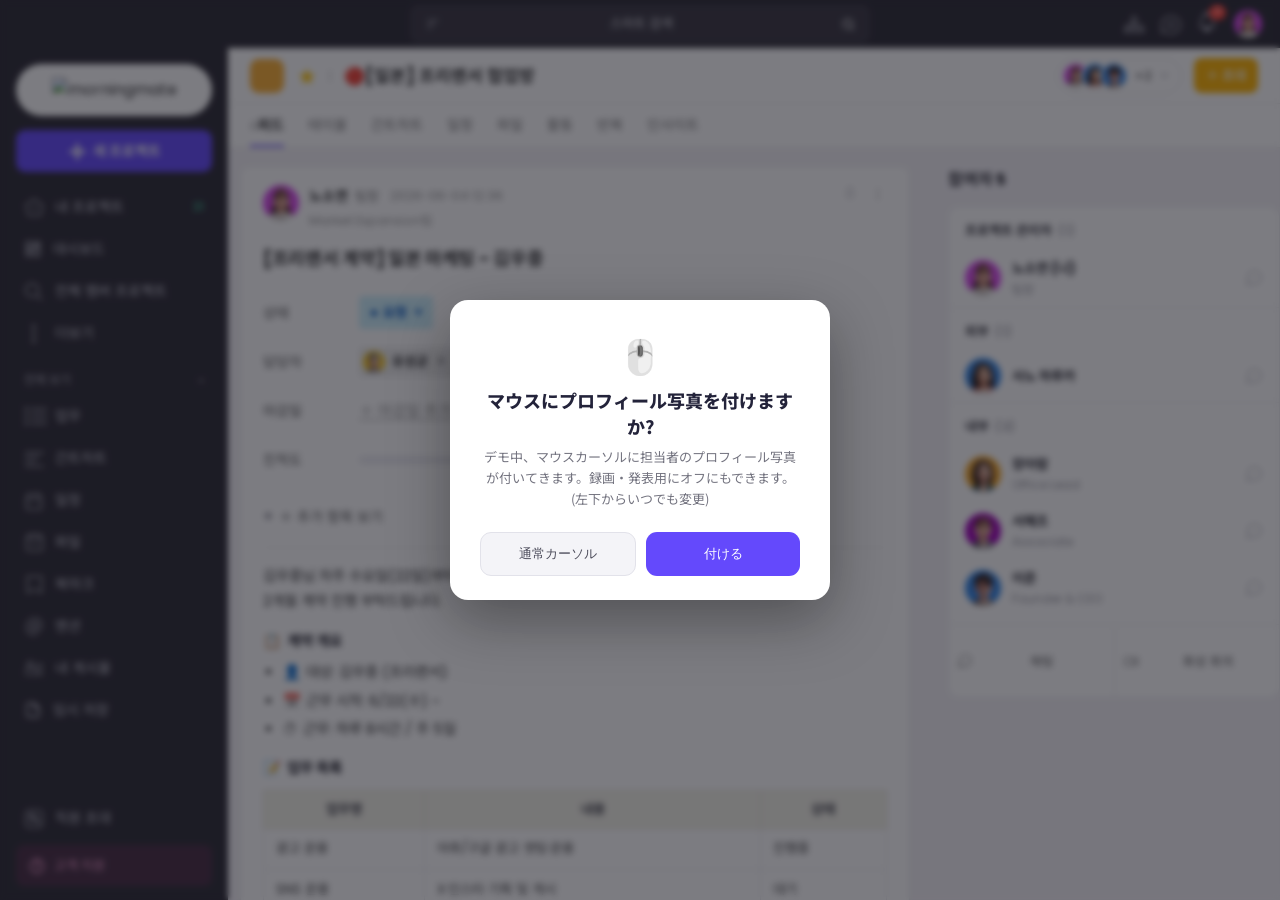
==== commit 4817e183: "카테고리 임베드 + My Projects 원복 + 마우스 프로필커서 진입선택" ====
--- a/app.html
+++ b/app.html
@@ -249,6 +249,9 @@
     /* 좌측 사이드바 폭 살짝 축소 */
     .sb{width:264px;} .side{width:264px;}
   }
+  /* 임베드 모드(My Projects 홈 안에서 카테고리 화면만 표시) — 외부 크롬/룸헤더/플로팅 UI 숨김 */
+  body.embed .top, body.embed .sb, body.embed .side, body.embed .sub{display:none !important;}
+  body.embed #mm-rec, body.embed #m-lang, body.embed #mm-ed, body.embed #mm-curtoggle, body.embed #mm-curask{display:none !important;}
 </style>
 </head>
 <body>
@@ -345,7 +348,7 @@
   </div>
 
   <script src="effects/avatars.js?v=2"></script>
-  <script src="effects/motion.js?v=28"></script>
+  <script src="effects/motion.js?v=29"></script>
   <script src="effects/gamify.js?v=4"></script>
   <script src="effects/recorder.js?v=31"></script>
   <script src="effects/editor.js?v=1"></script>
@@ -362,6 +365,7 @@
   <script src="agents_view.js?v=8"></script>
   <script>
     (function(){
+      try{ if(new URLSearchParams(location.search).get("embed")) document.body.classList.add("embed"); }catch(e){}
       var SIDEBAR = { calendar:"sb-calendar", files:"sb-files" };
       var tabs = [].slice.call(document.querySelectorAll(".tab"));
       var secs = [].slice.call(document.querySelectorAll(".vsec"));
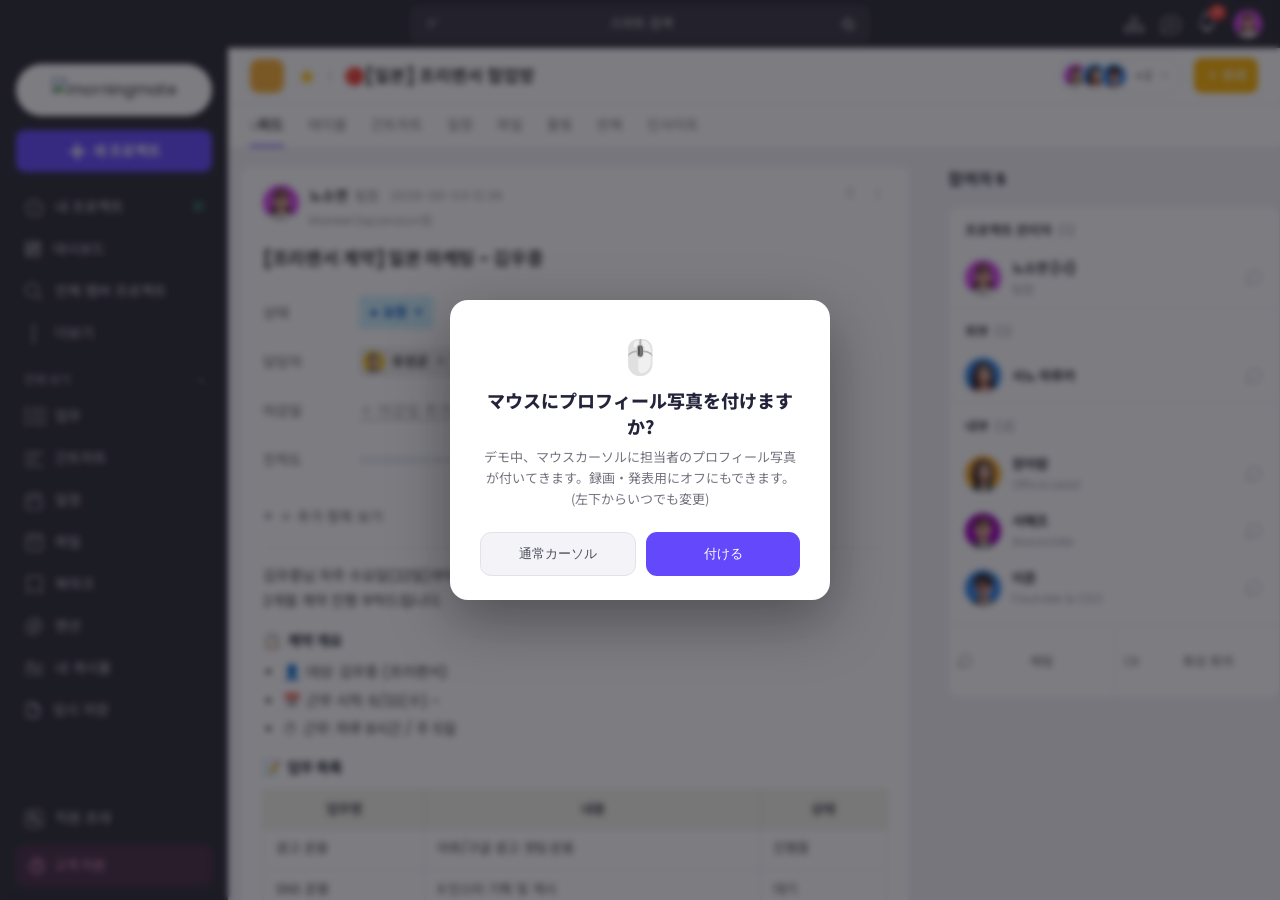
==== commit cf43a067: "리드 데모 커서 정상화 + 워크스루 v3(자기주도·목차·전영역)" ====
--- a/app.html
+++ b/app.html
@@ -348,15 +348,16 @@
   </div>
 
   <script src="effects/avatars.js?v=2"></script>
-  <script src="effects/motion.js?v=29"></script>
+  <script src="effects/motion.js?v=30"></script>
   <script src="effects/gamify.js?v=4"></script>
   <script src="effects/recorder.js?v=31"></script>
   <script src="effects/editor.js?v=1"></script>
+  <script src="effects/leadflow.js?v=3"></script>
   <script src="flow_card.js?v=47"></script>
   <script src="task_view.js?v=26"></script>
   <script src="calendar_view.js?v=9"></script>
   <script src="files_view.js?v=6"></script>
-  <script src="gantt_view.js?v=24"></script>
+  <script src="gantt_view.js?v=25"></script>
   <script src="activity_view.js?v=9"></script>
   <script src="insights_view.js?v=7"></script>
   <div id="mob-ov"></div>
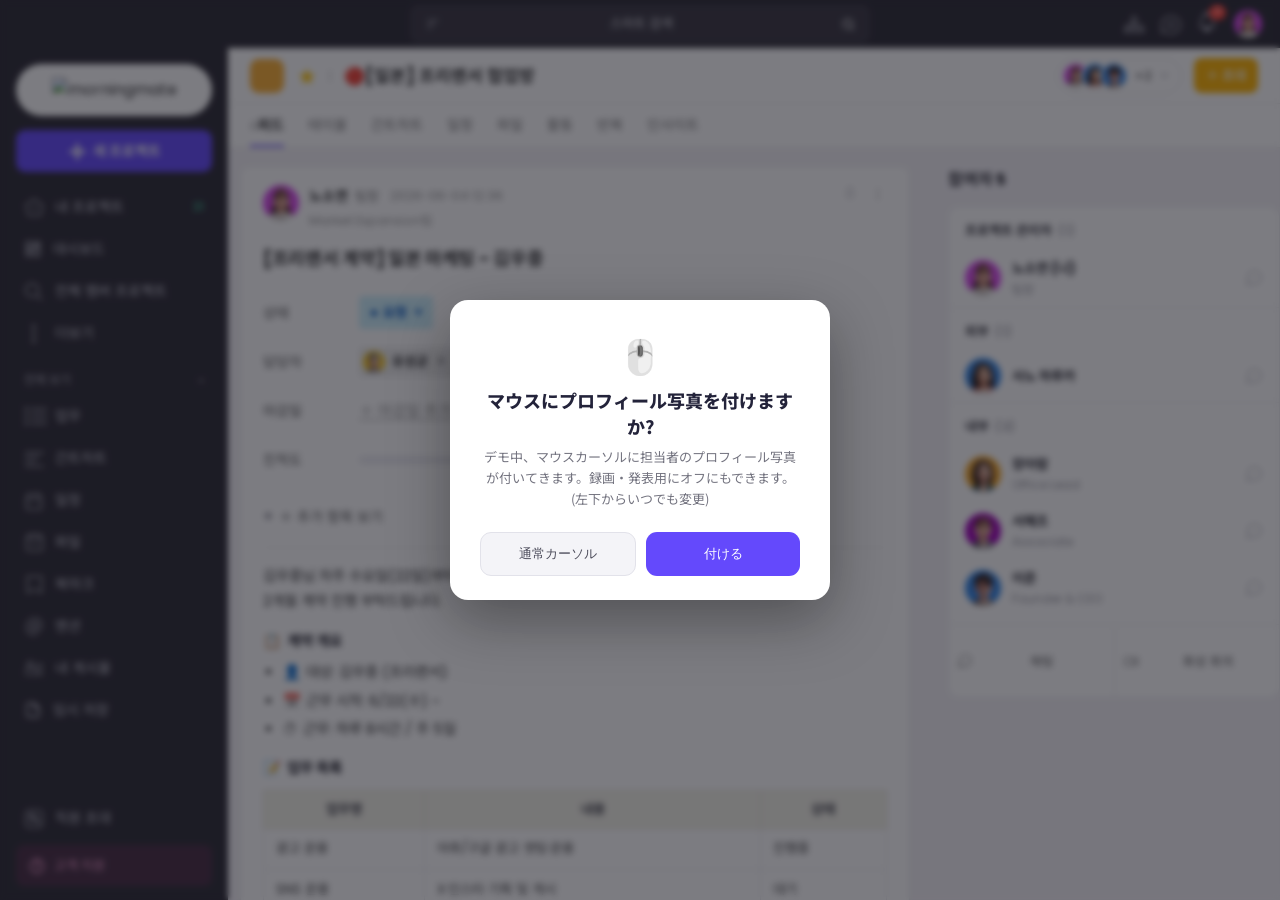
==== commit 913670a3: "리드 워크스루 원복 + 간트속도·캘린더 월초집중" ====
--- a/app.html
+++ b/app.html
@@ -352,12 +352,11 @@
   <script src="effects/gamify.js?v=4"></script>
   <script src="effects/recorder.js?v=31"></script>
   <script src="effects/editor.js?v=1"></script>
-  <script src="effects/leadflow.js?v=3"></script>
   <script src="flow_card.js?v=47"></script>
   <script src="task_view.js?v=26"></script>
-  <script src="calendar_view.js?v=9"></script>
+  <script src="calendar_view.js?v=10"></script>
   <script src="files_view.js?v=6"></script>
-  <script src="gantt_view.js?v=25"></script>
+  <script src="gantt_view.js?v=26"></script>
   <script src="activity_view.js?v=9"></script>
   <script src="insights_view.js?v=7"></script>
   <div id="mob-ov"></div>
